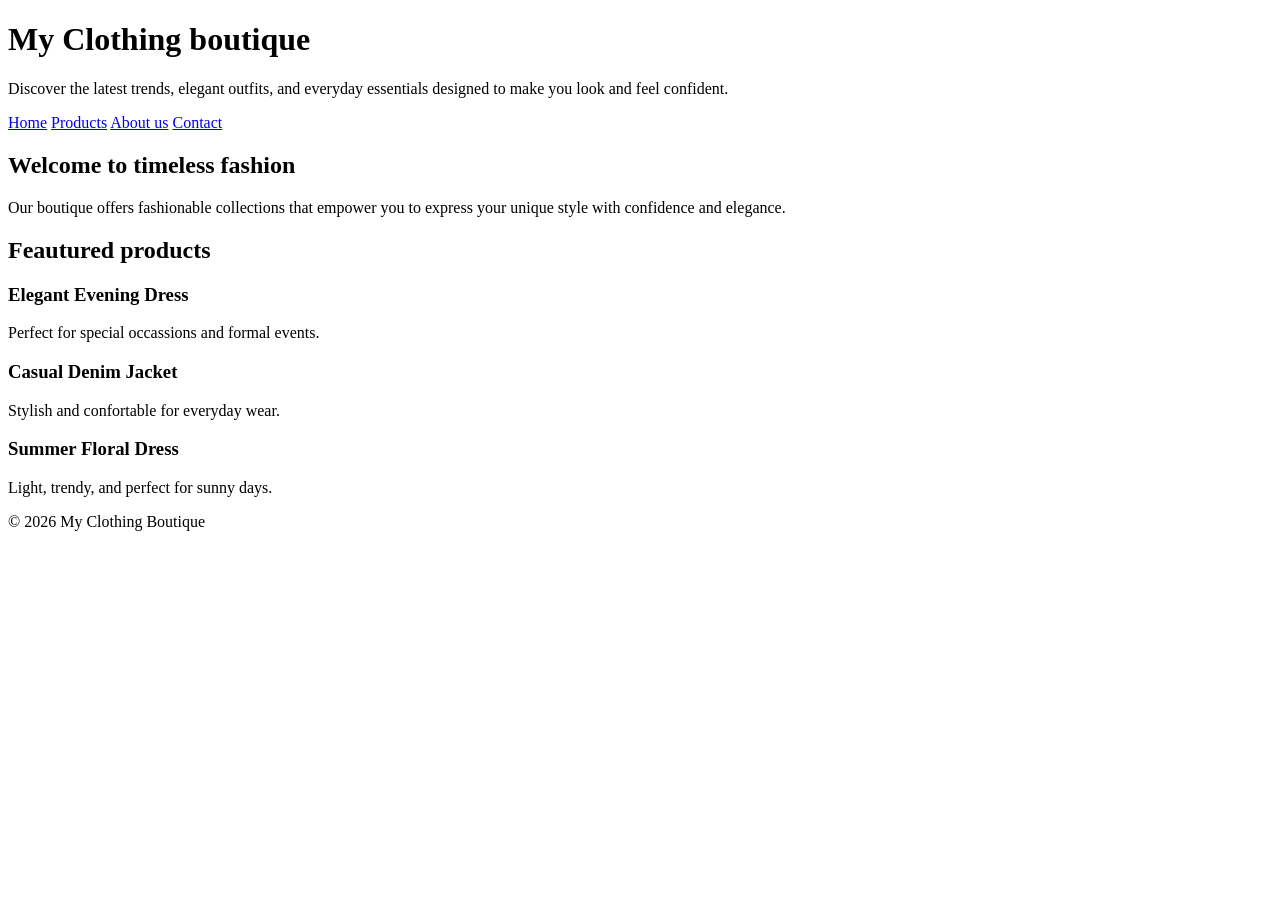
==== index.html @ 2d42b41c "Add files via upload" ====
<!DOCTYPE html>
<html lang="en">
<head>
   <meta charset="UTF-8">
   <title>My Clothing botique</title>
   <link rel="stylesheet" href="style.css">

</head>
<body>
   <!--Header Section-->
<header>
   <h1>My Clothing boutique</h1>
   <p>Discover the latest trends, elegant outfits, and everyday essentials designed  to make you look and feel confident.</p>
</header>
   <!--Navigation-->
<nav>
     <a href="index.html">Home</a>
     <a href="products.html">Products</a>
     <a href="about.html">About us</a>
     <a href="contact.html">Contact</a>
</nav>

<!--Main Content-->
<main>
     <section>
       <h2>Welcome to timeless fashion</h2>
       <p>Our boutique offers fashionable collections that empower you to express your unique style with confidence and elegance.</p>
    </section>
       <h2>Feautured products</h2>
    
          <div class="product">

       <h3>Elegant Evening Dress</h3>
<p>Perfect for special occassions and formal events.</p>

  </div>
          <div class="product">
     
      <h3>Casual Denim Jacket</h3>
<p>Stylish and confortable for everyday wear.</p>


          <div class="product">

     <h3>Summer Floral Dress</h3>
<P>Light, trendy, and perfect for sunny days.</p>

  </div>

</section>
   

</main>



<!-- Footer-->
 <footer>
<p>&copy; 2026 My Clothing Boutique












   </body>
</html>
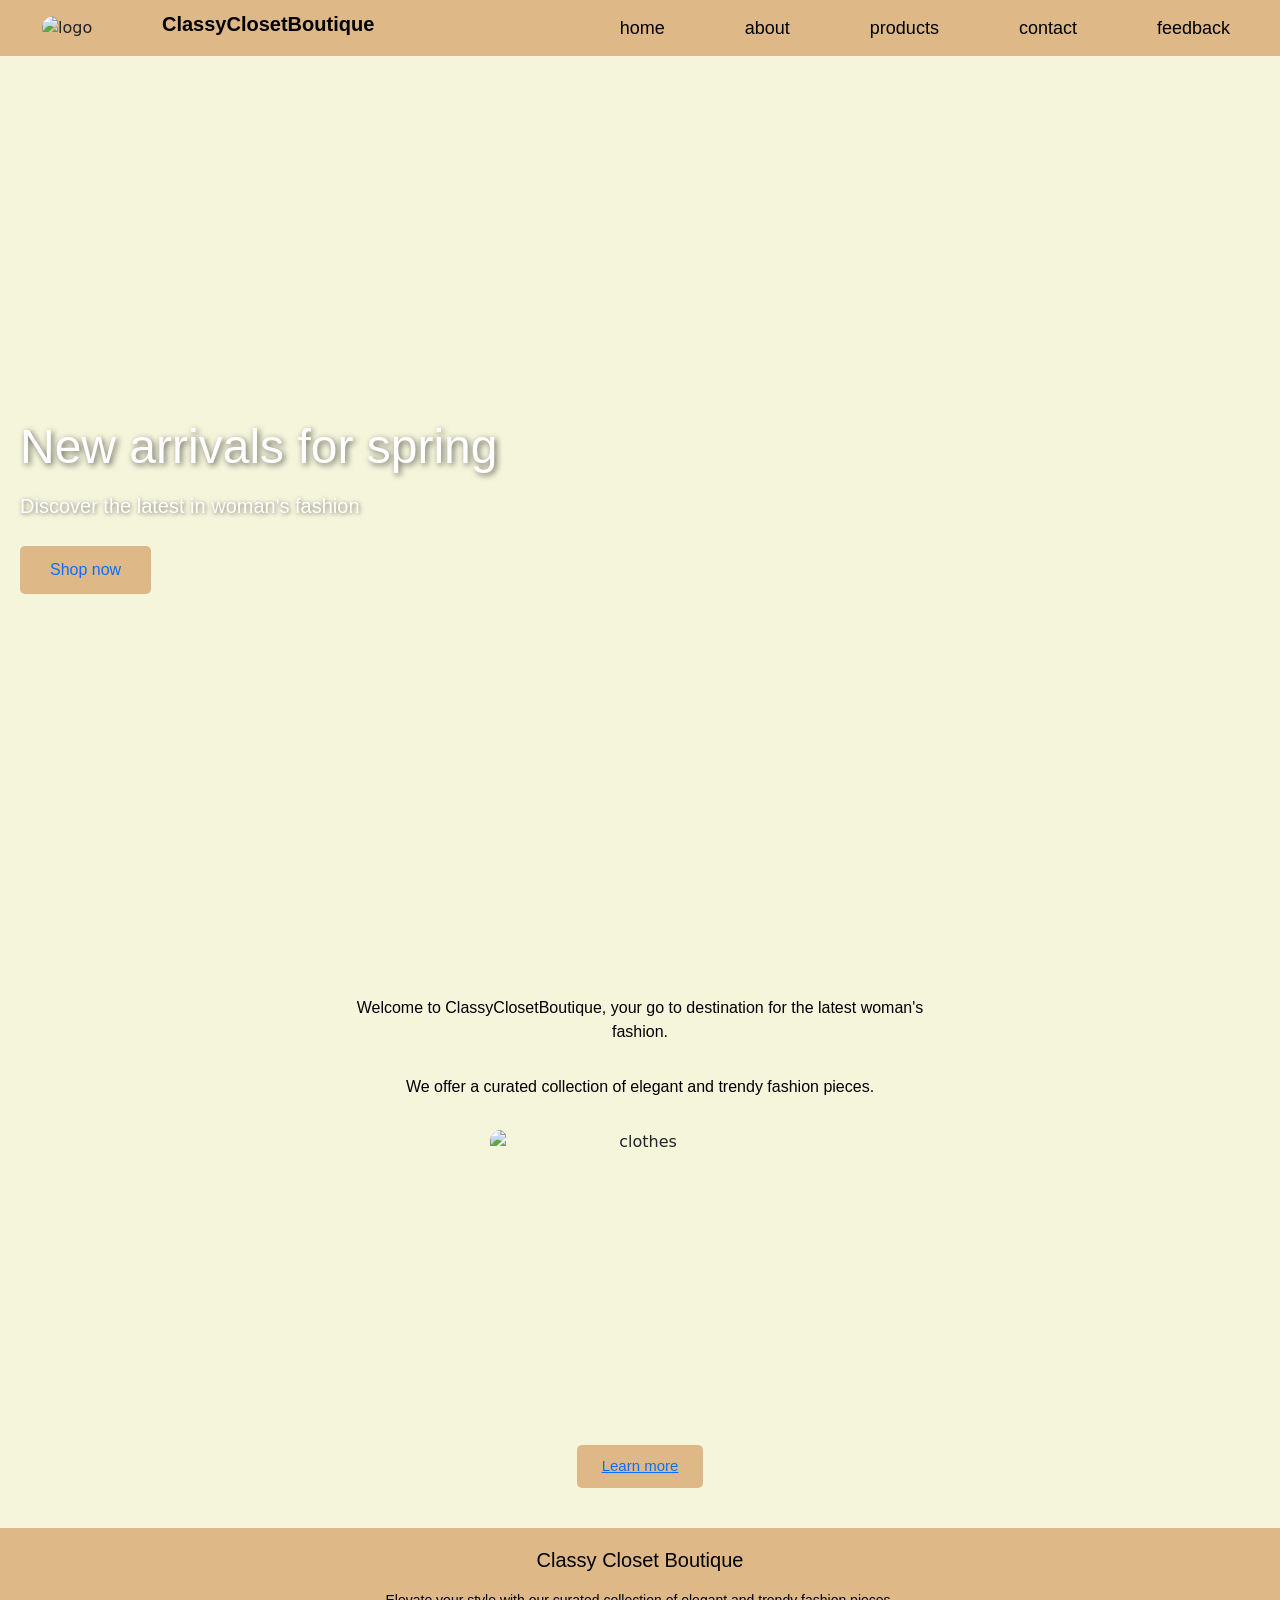
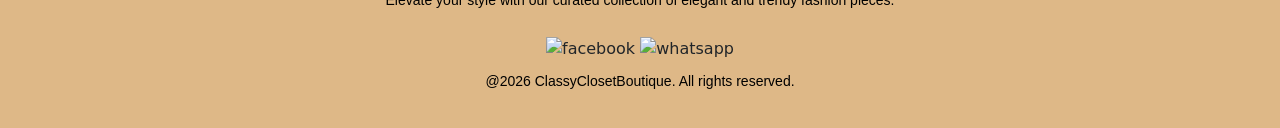
==== commit 96ab0815: "Add files via upload" ====
--- a/index.html
+++ b/index.html
@@ -1,73 +1,57 @@
 <!DOCTYPE html>
 <html lang="en">
 <head>
-   <meta charset="UTF-8">
-   <title>My Clothing botique</title>
-   <link rel="stylesheet" href="style.css">
+    <meta charset="UTF-8">
+    <meta name="viewport" content="width=device-width, initial-scale=1.0">
+    <title>ClassyClosetBoutique</title>
+    <link href="https://cdn.jsdelivr.net/npm/bootstrap@5.3.3/dist/css/bootstrap.min.css" rel="stylesheet">
 
+    <link rel="stylesheet" href="style.css">
 </head>
+
 <body>
-   <!--Header Section-->
-<header>
-   <h1>My Clothing boutique</h1>
-   <p>Discover the latest trends, elegant outfits, and everyday essentials designed  to make you look and feel confident.</p>
-</header>
-   <!--Navigation-->
-<nav>
-     <a href="index.html">Home</a>
-     <a href="products.html">Products</a>
-     <a href="about.html">About us</a>
-     <a href="contact.html">Contact</a>
-</nav>
+    <header>
+        <div class="logo">
+            <img src="logo/logo.jpg" alt="logo">
+            <h2>ClassyClosetBoutique</h2>
+        </div>
+        
 
-<!--Main Content-->
-<main>
-     <section>
-       <h2>Welcome to timeless fashion</h2>
-       <p>Our boutique offers fashionable collections that empower you to express your unique style with confidence and elegance.</p>
+        <nav class="links">
+            <li><a href="index.html">home</a></li>
+            <li><a href="about.html">about</a></li>
+            <li><a href="products.html">products</a></li>
+            <li><a href="contact.html">contact</a></li>
+            <li><a href="feedback.html">feedback</a></li>
+        </nav>
+    </header>
+
+    <section class="home">
+        <h1>New arrivals for spring</h1>
+        <p>Discover the latest in woman's fashion</p>
+        <button>
+        <a href="products.html">Shop now</a>
+        </button>
+
     </section>
-       <h2>Feautured products</h2>
-    
-          <div class="product">
 
-       <h3>Elegant Evening Dress</h3>
-<p>Perfect for special occassions and formal events.</p>
+    <section class="highlights">
+        <p>Welcome to ClassyClosetBoutique, your go to destination for the latest woman's fashion.</p>
+        <p>We offer a curated collection of elegant and trendy fashion pieces.</p>
+        <img src="photo/homepage2.avif" alt="clothes" width="300" height="300">
+        <button>
+            <a href="about.html">Learn more</a>
+        </button>
+    </section>
 
-  </div>
-          <div class="product">
-     
-      <h3>Casual Denim Jacket</h3>
-<p>Stylish and confortable for everyday wear.</p>
-
-
-          <div class="product">
-
-     <h3>Summer Floral Dress</h3>
-<P>Light, trendy, and perfect for sunny days.</p>
-
-  </div>
-
-</section>
-   
-
-</main>
-
-
-
-<!-- Footer-->
- <footer>
-<p>&copy; 2026 My Clothing Boutique
-
-
-
-
-
-
-
-
-
-
-
-
-   </body>
-</html>
+    <footer class="footer">
+        <h2>Classy Closet Boutique</h2>
+        <p>Elevate your style with our curated collection of elegant and trendy fashion pieces.</p>
+        <div class="footer-icons">
+            <img src="facebook.png" alt="facebook">
+            <img src="whatsapp.png" alt="whatsapp">
+        </div>
+        <p>@2026 ClassyClosetBoutique. All rights reserved.</p>
+    </footer>
+</body>
+</html>
--- a/style.css
+++ b/style.css
@@ -0,0 +1,384 @@
+* {
+    margin: 0;
+    padding: 0;
+    box-sizing: border-box;
+}
+
+body {
+    background-color: beige;
+    background-image: url("photo/backgroundcolor.avif");
+    background-repeat: no-repeat;
+    background-size: cover;
+    background-position: center;
+}
+
+header {
+  width: 100%;
+  background-color: burlywood;
+  display: flex;
+  align-items: center;
+  justify-content: space-between;
+  padding: 12px 40px;
+  position: relative;
+}
+
+
+.logo {
+    display: flex;
+    align-items: center;
+    gap: 20px;
+}
+
+.logo img {
+    margin-left: 2px;
+    width: 100px;
+    height: auto;
+    border-radius: 100px;
+    display: block;
+}
+
+.logo h2 {
+    font-family: Arial, Helvetica, sans-serif;
+    font-size: 20px;
+    font-weight: bold;
+    color: black;
+}
+
+.links {
+    margin-left: auto;
+    margin-right: 10px;
+    display: flex;
+    gap: 80px;
+}
+
+.links li {
+    list-style: none;
+}
+
+.links a {
+    text-decoration: none;
+    font-family: Arial, Helvetica, sans-serif;
+    color:black;
+    font-size: 18px;
+}
+
+.links a:hover {
+    color:white;
+}
+
+.home {
+    height: 900px;
+    width: 100%;
+    background-image: url("photo/homepage1.avif");
+    background-size: cover;
+    background-repeat: no-repeat;
+    background-position: center;
+    display: flex;
+    flex-direction: column;
+    justify-content: center;
+    align-items: center;
+    text-align: center;
+    padding: 20px;
+}
+
+.home h1 {
+    font-family: Arial, Helvetica, sans-serif;
+    font-size: 48px;
+    color: white;
+    text-shadow: 2px 2px 6px rgba(0, 0, 0, 0.6);
+    margin-bottom: 15px;
+    margin-right: auto;
+}
+
+.home p {
+    font-family: Arial, Helvetica, sans-serif;
+    font-size: 20px;
+    color: white;
+    text-shadow: 1px 1px 4px rgba(0, 0, 0, 0.5);
+    margin-bottom: 25px;
+    margin-right: auto;
+}
+
+  .home button {
+    padding: 12px 30px;
+    background-color: burlywood;
+    color: black;
+    border: none;
+    font-size: 16px;
+    font-family: Arial, Helvetica, sans-serif;
+    cursor: pointer;
+    border-radius: 5px;
+    margin-right: auto;
+    text-decoration: none;
+}
+ .home button a {
+    text-decoration: none;
+ }
+
+.home button:hover {
+    background-color: blanchedalmond;
+    color: white;
+}
+
+.highlights {
+    height: auto;
+    width: 100%;
+    background-color: beige;
+    display: flex;
+    flex-direction: column;
+    align-items: center;
+    text-align: center;
+    padding: 40px 20px;
+    gap: 15px;
+}
+
+.highlights p {
+    font-family: Arial, Helvetica, sans-serif;
+    font-size: 16px;
+    color:black;
+    max-width: 600px;
+    
+}
+
+.highlights img {
+    display: block;
+    border-radius: 10px;
+    
+}
+
+.highlights button {
+    padding: 10px 25px;
+    background-color: burlywood;
+    color: black;
+    border: none;
+    font-size: 15px;
+    font-family: Arial, Helvetica, sans-serif;
+    cursor: pointer;
+    border-radius: 5px;
+}
+
+.highlights button:hover {
+    background-color: brown;
+    color: white;
+}
+
+.footer {
+    width: 100%;
+    height: auto;
+    background-color: burlywood;
+    display: flex;
+    flex-direction: column;
+    align-items: center;
+    justify-content: center;
+    text-align: center;
+    padding: 20px;
+    gap: 10px;
+    margin-bottom: auto;
+}
+
+.footer h2 {
+    font-family: Arial, Helvetica, sans-serif;
+    font-size: 20px;
+    color: black;
+}
+
+.footer p {
+    font-family: Arial, Helvetica, sans-serif;
+    font-size: 14px;
+    color: black;
+}
+
+.footer img {
+    width: 30px;
+    height: 30px;
+}
+
+.about-intro {
+    text-align: center;
+    padding: 50px 20px 30px;
+    background-color: #ede3d8;
+}
+
+.about-intro h1 {
+    font-family: 'Georgia', serif;
+    font-size: 42px;
+    color: #3a2e28;
+    margin-bottom: 16px;
+}
+
+.about-intro p {
+    font-size: 15px;
+    color: #6a5a50;
+    max-width: 500px;
+    margin: 0 auto;
+    line-height: 1.9;
+}
+
+.about-image {
+    width: 100%;
+    height: 300px;
+    overflow: hidden;
+}
+
+.about-image img {
+    width: 100%;
+    height: 100%;
+    object-fit: cover;
+    display: block;
+}
+
+.mission {
+    background-color: #ede3d8;
+    padding: 60px 50px;
+    display: flex;
+    gap: 40px;
+    align-items: flex-start;
+}
+
+.mission-text {
+    flex: 1;
+}
+
+.mission-text h2 {
+    font-family: Georgia, serif;
+    font-size: 38px;
+    color: #3a2e28;
+    margin-bottom: 18px;
+}
+
+.mission-text > p {
+    font-size: 14px;
+    color: #6a5a50;
+    line-height: 1.9;
+    margin-bottom: 24px;
+    max-width: 380px;
+}
+
+.mission-points {
+    display: flex;
+    flex-direction: column;
+    gap: 14px;
+}
+
+.mission-points p {
+    font-size: 14px;
+    color: #5a4a40;
+    line-height: 1.7;
+    padding-left: 14px;
+    border-left: 3px solid burlywood;
+}
+
+
+.products-section {
+    padding: 50px 40px;
+    background-color: #f5ede3;
+}
+
+.products-header {
+    text-align: center;
+    margin-bottom: 40px;
+}
+
+.products-header h1 {
+    font-family: 'Georgia', serif;
+    font-size: 42px;
+    color: #3a2e28;
+    margin-bottom: 14px;
+}
+
+.product-categories {
+    display: flex;
+    justify-content: center;
+    gap: 20px;
+}
+
+.product-categories span {
+    font-size: 14px;
+    color: #8b4a2f;
+    font-weight: 500;
+    letter-spacing: 1px;
+    text-transform: uppercase;
+    padding: 6px 18px;
+    border: 1px solid burlywood;
+    border-radius: 20px;
+}
+
+.products-grid {
+    display: grid;
+    grid-template-columns: repeat(4, 1fr);
+    gap: 25px;
+    max-width: 1200px;
+    margin: 0 auto;
+}
+
+.product-card {
+    background-color: #fff;
+    border-radius: 10px;
+    overflow: hidden;
+    box-shadow: 0 4px 16px rgba(0, 0, 0, 0.08);
+    transition: transform 0.3s ease, box-shadow 0.3s ease;
+}
+
+.product-card:hover {
+    transform: translateY(-6px);
+    box-shadow: 0 10px 28px rgba(0, 0, 0, 0.14);
+}
+
+.product-image {
+    width: 100%;
+    height: 280px;
+    overflow: hidden;
+}
+
+.product-image img {
+    width: 100%;
+    height: 100%;
+    object-fit: cover;
+    object-position: center top;
+    display: block;
+    transition: transform 0.4s ease;
+}
+
+.product-card:hover .product-image img {
+    transform: scale(1.05);
+}
+
+.product-info {
+    padding: 18px;
+    text-align: center;
+}
+
+.product-info h3 {
+    font-family: 'Georgia', serif;
+    font-size: 16px;
+    color: #3a2e28;
+    margin-bottom: 8px;
+}
+
+.product-info .price {
+    font-size: 15px;
+    color: #8b4a2f;
+    font-weight: 500;
+    margin-bottom: 14px;
+}
+
+.product-info button {
+    padding: 10px 24px;
+    background-color: burlywood;
+    color: #3a2e28;
+    border: none;
+    border-radius: 5px;
+    font-size: 14px;
+    font-family: 'Jost', sans-serif;
+    cursor: pointer;
+    transition: background-color 0.2s, color 0.2s;
+}
+
+.product-info button:hover {
+    background-color: #8b4a2f;
+    color: white
+}
+
+
+
+
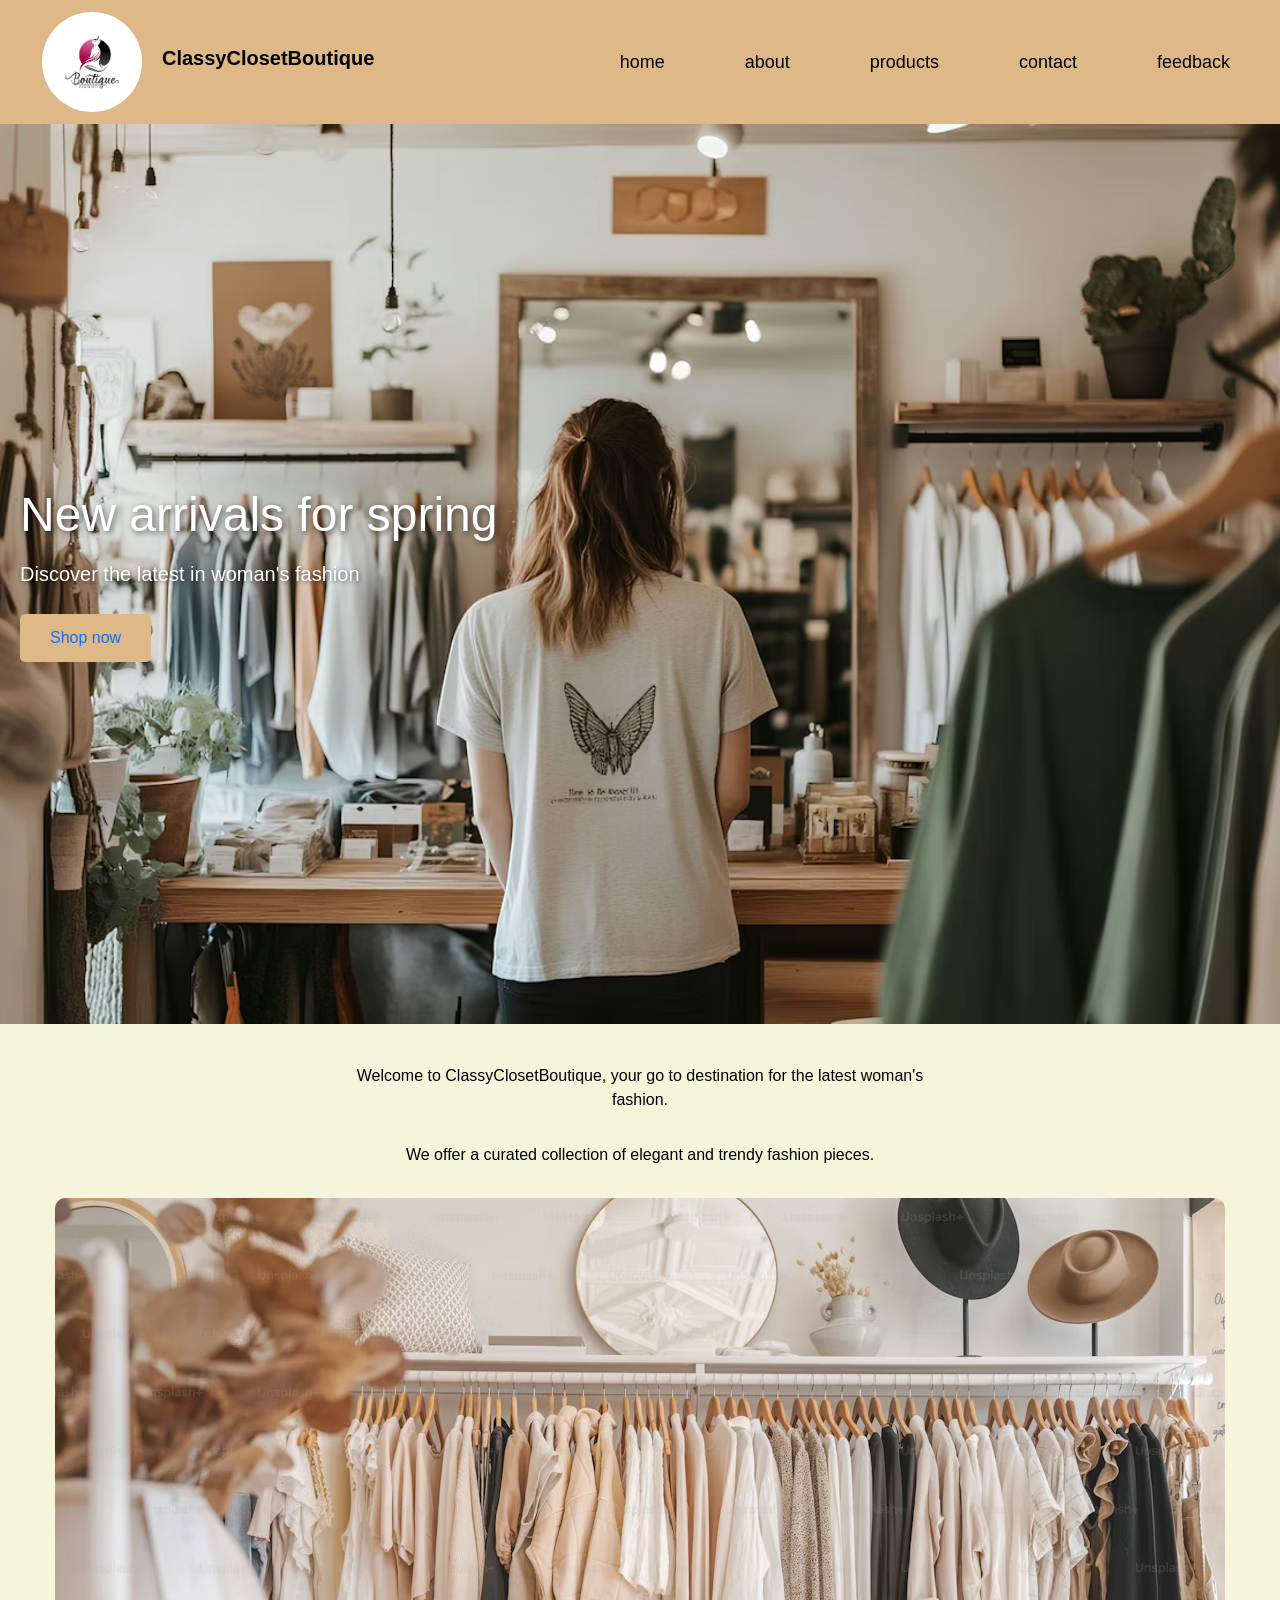
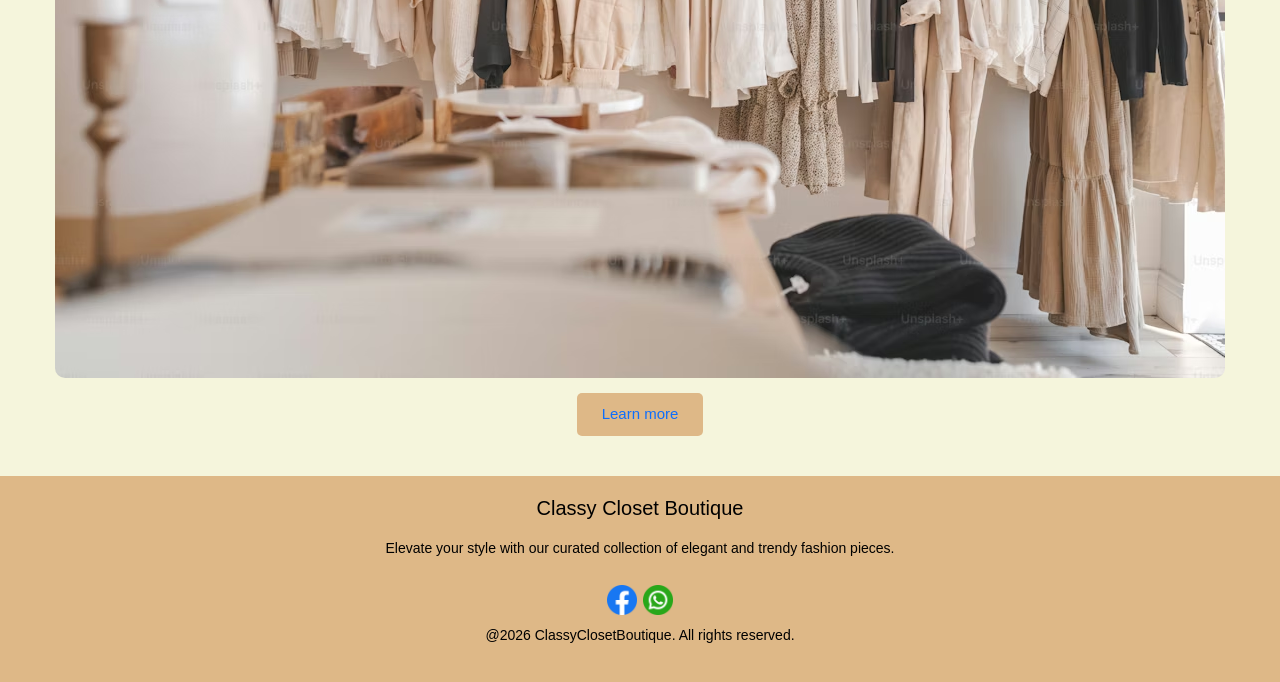
==== commit 0f46c369: "Add files via upload" ====
--- a/index.html
+++ b/index.html
@@ -12,7 +12,7 @@
 <body>
     <header>
         <div class="logo">
-            <img src="logo/logo.jpg" alt="logo">
+            <img src="logo.jpg" alt="logo">
             <h2>ClassyClosetBoutique</h2>
         </div>
         
@@ -38,7 +38,7 @@
     <section class="highlights">
         <p>Welcome to ClassyClosetBoutique, your go to destination for the latest woman's fashion.</p>
         <p>We offer a curated collection of elegant and trendy fashion pieces.</p>
-        <img src="photo/homepage2.avif" alt="clothes" width="300" height="300">
+        <img src="homepage2.avif" alt="clothes" class="responsive-img">
         <button>
             <a href="about.html">Learn more</a>
         </button>
@@ -53,5 +53,7 @@
         </div>
         <p>@2026 ClassyClosetBoutique. All rights reserved.</p>
     </footer>
+
+    <script src="https://cdn.jsdelivr.net/npm/bootstrap@5.3.3/dist/js/bootstrap.bundle.min.js"></script>
 </body>
 </html>
--- a/style.css
+++ b/style.css
@@ -6,7 +6,7 @@
 
 body {
     background-color: beige;
-    background-image: url("photo/backgroundcolor.avif");
+    background-image: url("backgroundcolor.avif");
     background-repeat: no-repeat;
     background-size: cover;
     background-position: center;
@@ -69,7 +69,7 @@
 .home {
     height: 900px;
     width: 100%;
-    background-image: url("photo/homepage1.avif");
+    background-image: url("homepage1.avif");
     background-size: cover;
     background-repeat: no-repeat;
     background-position: center;
@@ -155,6 +155,11 @@
     font-family: Arial, Helvetica, sans-serif;
     cursor: pointer;
     border-radius: 5px;
+    
+}
+
+.highlights button a{
+    text-decoration: none;
 }
 
 .highlights button:hover {
@@ -379,6 +384,402 @@
     color: white
 }
 
-
-
-
+/* RESPONSIVE DESIGN - Tablets (max-width: 1024px) */
+@media (max-width: 1024px) {
+    header {
+        padding: 10px 20px;
+    }
+
+    .logo img {
+        width: 80px;
+    }
+
+    .logo h2 {
+        font-size: 18px;
+    }
+
+    .links {
+        gap: 30px;
+        font-size: 14px;
+    }
+
+    .links a {
+        font-size: 14px;
+    }
+
+    .home {
+        height: 600px;
+    }
+
+    .home h1 {
+        font-size: 36px;
+    }
+
+    .home p {
+        font-size: 16px;
+    }
+
+    .about-intro h1 {
+        font-size: 32px;
+    }
+
+    .mission {
+        padding: 40px 30px;
+        gap: 20px;
+    }
+
+    .mission-text h2 {
+        font-size: 28px;
+    }
+
+    .products-section {
+        padding: 30px 20px;
+    }
+
+    .products-header h1 {
+        font-size: 32px;
+    }
+
+    .products-grid {
+        grid-template-columns: repeat(3, 1fr);
+        gap: 15px;
+    }
+
+    .product-categories {
+        gap: 10px;
+        flex-wrap: wrap;
+    }
+}
+
+/* RESPONSIVE DESIGN - Mobile Devices (max-width: 768px) */
+@media (max-width: 768px) {
+    header {
+        flex-direction: column;
+        padding: 10px 15px;
+        gap: 10px;
+    }
+
+    .logo {
+        gap: 10px;
+        width: 100%;
+    }
+
+    .logo img {
+        width: 60px;
+    }
+
+    .logo h2 {
+        font-size: 16px;
+    }
+
+    .links {
+        flex-wrap: wrap;
+        justify-content: center;
+        gap: 15px;
+        margin: 0;
+        width: 100%;
+    }
+
+    .links a {
+        font-size: 13px;
+        padding: 5px 8px;
+    }
+
+    .home {
+        height: 400px;
+        padding: 15px;
+    }
+
+    .home h1 {
+        font-size: 24px;
+        margin-right: 0;
+    }
+
+    .home p {
+        font-size: 14px;
+        margin-right: 0;
+    }
+
+    .home button {
+        padding: 10px 20px;
+        font-size: 14px;
+        margin-right: 0;
+    }
+
+    .highlights {
+        padding: 20px 15px;
+    }
+
+    .highlights p {
+        font-size: 14px;
+        max-width: 100%;
+    }
+
+    .responsive-img {
+        max-width: 100%;
+        height: auto;
+        max-height: 280px;
+    }
+
+    .about-intro {
+        padding: 30px 15px 20px;
+    }
+
+    .about-intro h1 {
+        font-size: 24px;
+        margin-bottom: 10px;
+    }
+
+    .about-intro p {
+        font-size: 13px;
+        max-width: 100%;
+    }
+
+    .about-image {
+        height: 200px;
+    }
+
+    .mission {
+        flex-direction: column;
+        padding: 20px 15px;
+        gap: 15px;
+    }
+
+    .mission-text {
+        flex: 1;
+    }
+
+    .mission-text h2 {
+        font-size: 20px;
+        margin-bottom: 12px;
+    }
+
+    .mission-text > p {
+        font-size: 13px;
+        max-width: 100%;
+    }
+
+    .mission-points p {
+        font-size: 12px;
+        padding-left: 10px;
+    }
+
+    .products-section {
+        padding: 20px 10px;
+    }
+
+    .products-header h1 {
+        font-size: 22px;
+        margin-bottom: 10px;
+    }
+
+    .products-grid {
+        grid-template-columns: repeat(2, 1fr);
+        gap: 12px;
+    }
+
+    .product-categories {
+        gap: 8px;
+        flex-wrap: wrap;
+        justify-content: center;
+    }
+
+    .product-categories span {
+        font-size: 11px;
+        padding: 4px 10px;
+    }
+
+    .product-image {
+        height: 200px;
+    }
+
+    .product-info {
+        padding: 12px;
+    }
+
+    .product-info h3 {
+        font-size: 14px;
+    }
+
+    .product-info .price {
+        font-size: 13px;
+    }
+
+    .product-info button {
+        padding: 8px 16px;
+        font-size: 12px;
+    }
+
+    .footer {
+        padding: 15px 10px;
+        gap: 8px;
+    }
+
+    .footer h2 {
+        font-size: 16px;
+    }
+
+    .footer p {
+        font-size: 12px;
+    }
+
+    .footer img {
+        width: 24px;
+        height: 24px;
+    }
+}
+
+/* RESPONSIVE DESIGN - Small Mobile Devices (max-width: 480px) */
+@media (max-width: 480px) {
+    header {
+        padding: 8px 10px;
+    }
+
+    .logo img {
+        width: 50px;
+    }
+
+    .logo h2 {
+        font-size: 14px;
+    }
+
+    .links {
+        gap: 10px;
+    }
+
+    .links a {
+        font-size: 11px;
+        padding: 3px 5px;
+    }
+
+    .home {
+        height: 300px;
+        padding: 10px;
+    }
+
+    .home h1 {
+        font-size: 18px;
+        margin-bottom: 10px;
+    }
+
+    .home p {
+        font-size: 12px;
+        margin-bottom: 15px;
+    }
+
+    .home button {
+        padding: 8px 15px;
+        font-size: 12px;
+    }
+
+    .highlights {
+        padding: 15px 10px;
+        gap: 12px;
+    }
+
+    .highlights p {
+        font-size: 12px;
+    }
+
+    .responsive-img {
+        max-height: 200px;
+    }
+
+    .highlights button {
+        font-size: 12px;
+        padding: 8px 15px;
+    }
+
+    .about-intro {
+        padding: 20px 10px 15px;
+    }
+
+    .about-intro h1 {
+        font-size: 20px;
+        margin-bottom: 8px;
+    }
+
+    .about-intro p {
+        font-size: 12px;
+    }
+
+    .about-image {
+        height: 150px;
+    }
+
+    .mission {
+        padding: 15px 10px;
+        gap: 12px;
+    }
+
+    .mission-text h2 {
+        font-size: 18px;
+        margin-bottom: 10px;
+    }
+
+    .mission-text > p {
+        font-size: 12px;
+    }
+
+    .products-section {
+        padding: 15px 8px;
+    }
+
+    .products-header h1 {
+        font-size: 20px;
+        margin-bottom: 8px;
+    }
+
+    .products-grid {
+        grid-template-columns: 1fr;
+        gap: 10px;
+    }
+
+    .product-categories {
+        gap: 6px;
+    }
+
+    .product-categories span {
+        font-size: 10px;
+        padding: 3px 8px;
+    }
+
+    .product-image {
+        height: 180px;
+    }
+
+    .product-info h3 {
+        font-size: 13px;
+    }
+
+    .product-info .price {
+        font-size: 12px;
+    }
+
+    .product-info button {
+        padding: 7px 14px;
+        font-size: 11px;
+    }
+
+    .footer {
+        padding: 12px 8px;
+        gap: 6px;
+    }
+
+    .footer h2 {
+        font-size: 14px;
+    }
+
+    .footer p {
+        font-size: 11px;
+    }
+
+    .footer img {
+        width: 20px;
+        height: 20px;
+    }
+}
+
+
+
+
